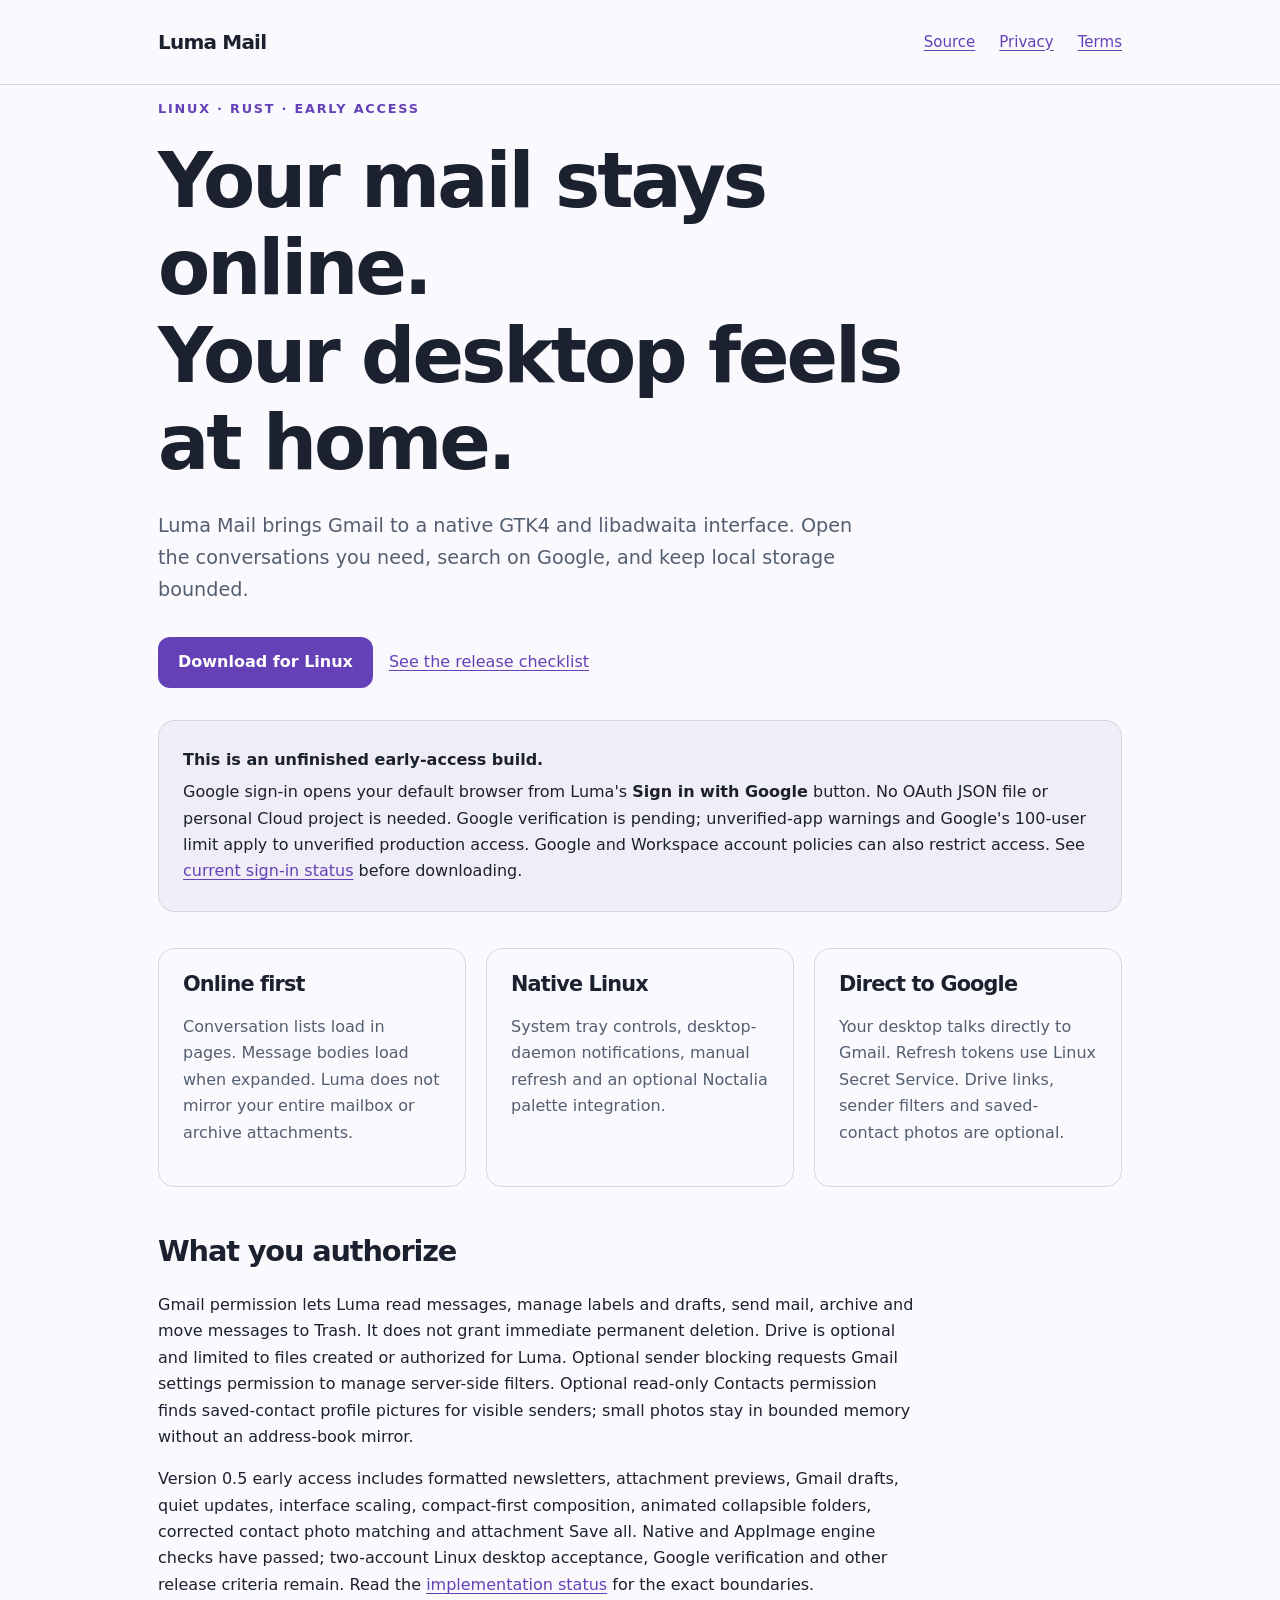
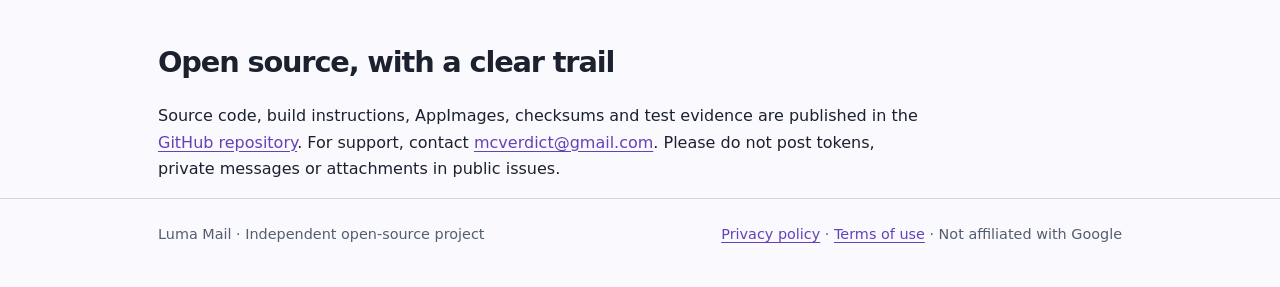
==== docs/index.html @ ec977c6d "Record verified 0.5 release, bounded storage audit and remaining 1.0 gates" ====
<!doctype html>
<html lang="en">
<head>
  <meta charset="utf-8">
  <meta name="viewport" content="width=device-width, initial-scale=1">
  <meta name="google-site-verification" content="LrteqMQL5-pUbWlnO9Q1eAq6HUv6MyfnO4DhHFIdm9g">
  <meta name="description" content="Luma Mail is an open-source, online-first Gmail client for Linux, built with Rust, GTK4 and libadwaita.">
  <title>Luma Mail — Gmail on your Linux desktop</title>
  <link rel="stylesheet" href="site.css">
</head>
<body>
  <header><nav class="wrap" aria-label="Main navigation"><a class="brand" href="./">Luma Mail</a><div class="navlinks"><a href="https://github.com/SleepyZzed/luma-mail">Source</a><a href="privacy.html">Privacy</a><a href="terms.html">Terms</a></div></nav></header>
  <main class="wrap">
    <p class="eyebrow">Linux · Rust · Early access</p>
    <h1>Your mail stays online.<br>Your desktop feels at home.</h1>
    <p class="lead">Luma Mail brings Gmail to a native GTK4 and libadwaita interface. Open the conversations you need, search on Google, and keep local storage bounded.</p>
    <div class="actions"><a class="button" href="https://github.com/SleepyZzed/luma-mail/releases/tag/v0.5.0-dev.2">Download for Linux</a><a href="https://github.com/SleepyZzed/luma-mail/blob/main/RELEASE-CHECKLIST.md">See the release checklist</a></div>
    <aside class="note" aria-label="Early access status"><p><strong>This is an unfinished early-access build.</strong></p><p>Google sign-in opens your default browser from Luma's <strong>Sign in with Google</strong> button. No OAuth JSON file or personal Cloud project is needed. Google verification is pending; unverified-app warnings and Google's 100-user limit apply to unverified production access. Google and Workspace account policies can also restrict access. See <a href="https://github.com/SleepyZzed/luma-mail/blob/main/docs/oauth.md">current sign-in status</a> before downloading.</p></aside>
    <section class="grid" aria-label="Design priorities">
      <article><h2 style="margin-top:0;font-size:1.3rem">Online first</h2><p>Conversation lists load in pages. Message bodies load when expanded. Luma does not mirror your entire mailbox or archive attachments.</p></article>
      <article><h2 style="margin-top:0;font-size:1.3rem">Native Linux</h2><p>System tray controls, desktop-daemon notifications, manual refresh and an optional Noctalia palette integration.</p></article>
      <article><h2 style="margin-top:0;font-size:1.3rem">Direct to Google</h2><p>Your desktop talks directly to Gmail. Refresh tokens use Linux Secret Service. Drive links, sender filters and saved-contact photos are optional.</p></article>
    </section>
    <section class="prose"><h2>What you authorize</h2><p>Gmail permission lets Luma read messages, manage labels and drafts, send mail, archive and move messages to Trash. It does not grant immediate permanent deletion. Drive is optional and limited to files created or authorized for Luma. Optional sender blocking requests Gmail settings permission to manage server-side filters. Optional read-only Contacts permission finds saved-contact profile pictures for visible senders; small photos stay in bounded memory without an address-book mirror.</p><p>Version 0.5 early access includes formatted newsletters, attachment previews, Gmail drafts, quiet updates, interface scaling, compact-first composition, animated collapsible folders, corrected contact photo matching and attachment Save all. Native and AppImage engine checks have passed; two-account Linux desktop acceptance, Google verification and other release criteria remain. Read the <a href="https://github.com/SleepyZzed/luma-mail/blob/main/STATUS.md">implementation status</a> for the exact boundaries.</p><h2>Open source, with a clear trail</h2><p>Source code, build instructions, AppImages, checksums and test evidence are published in the <a href="https://github.com/SleepyZzed/luma-mail">GitHub repository</a>. For support, contact <a href="mailto:mcverdict@gmail.com">mcverdict@gmail.com</a>. Please do not post tokens, private messages or attachments in public issues.</p></section>
  </main>
  <footer><div class="wrap"><span>Luma Mail · Independent open-source project</span><span><a href="privacy.html">Privacy policy</a> · <a href="terms.html">Terms of use</a> · Not affiliated with Google</span></div></footer>
</body>
</html>
---- docs/site.css ----
:root { color-scheme: dark light; font-family: system-ui, sans-serif; --bg: #101318; --surface: #191e27; --ink: #edf1f7; --muted: #b4bfce; --accent: #b9a6ff; --line: #343c4b; }
* { box-sizing: border-box; }
body { margin: 0; background: var(--bg); color: var(--ink); line-height: 1.65; }
a { color: var(--accent); text-underline-offset: .2em; }
a:hover { text-decoration-thickness: .15em; }
a:focus-visible { outline: 3px solid var(--accent); outline-offset: 5px; }
.wrap { max-width: 1020px; margin: auto; padding: 0 28px; }
header { border-bottom: 1px solid var(--line); }
nav { min-height: 84px; display: flex; align-items: center; justify-content: space-between; gap: 24px; flex-wrap: wrap; padding-block: 16px; }
.brand { color: var(--ink); font-weight: 750; text-decoration: none; font-size: 1.25rem; letter-spacing: -.04em; }
.navlinks { display: flex; flex-wrap: wrap; gap: 24px; font-size: .94rem; }
main { padding-block: 64px 80px; }
.eyebrow { color: var(--accent); font-size: .8rem; font-weight: 750; text-transform: uppercase; letter-spacing: .14em; }
h1, h2, h3 { line-height: 1.15; letter-spacing: -.04em; }
h1 { font-size: clamp(2.5rem, 6vw, 4.75rem); max-width: 800px; margin: 18px 0 24px; }
h2 { font-size: 1.8rem; margin-top: 48px; }
h3 { font-size: 1.2rem; margin-top: 0; }
.lead { font-size: 1.2rem; max-width: 700px; color: var(--muted); }
.actions { display: flex; gap: 16px; flex-wrap: wrap; align-items: center; margin: 32px 0; }
.button { background: var(--accent); color: #20163b; padding: 12px 20px; border-radius: 12px; font-weight: 750; text-decoration: none; }
.note { border: 1px solid var(--line); background: var(--surface); border-radius: 16px; padding: 20px 24px; margin-top: 32px; }
.note p { margin-block: 6px; }
.grid { display: grid; grid-template-columns: repeat(3, 1fr); gap: 20px; margin-top: 36px; }
.grid article { padding: 24px; border: 1px solid var(--line); border-radius: 16px; }
.grid p, .muted { color: var(--muted); }
.prose { max-width: 760px; }
.prose h1 { font-size: 3rem; }
footer { border-top: 1px solid var(--line); padding-block: 24px 40px; font-size: .9rem; color: var(--muted); }
footer .wrap { display: flex; justify-content: space-between; gap: 16px; flex-wrap: wrap; }
@media (max-width: 720px) { .grid { grid-template-columns: 1fr; } main { padding-top: 40px; } .wrap { padding-inline: 20px; } }
@media (prefers-color-scheme: light) { :root { --bg: #faf9fd; --surface: #efedf5; --ink: #1c2130; --muted: #535e70; --accent: #6541b7; --line: #d6d5e1; } .button { color: #fff; } }
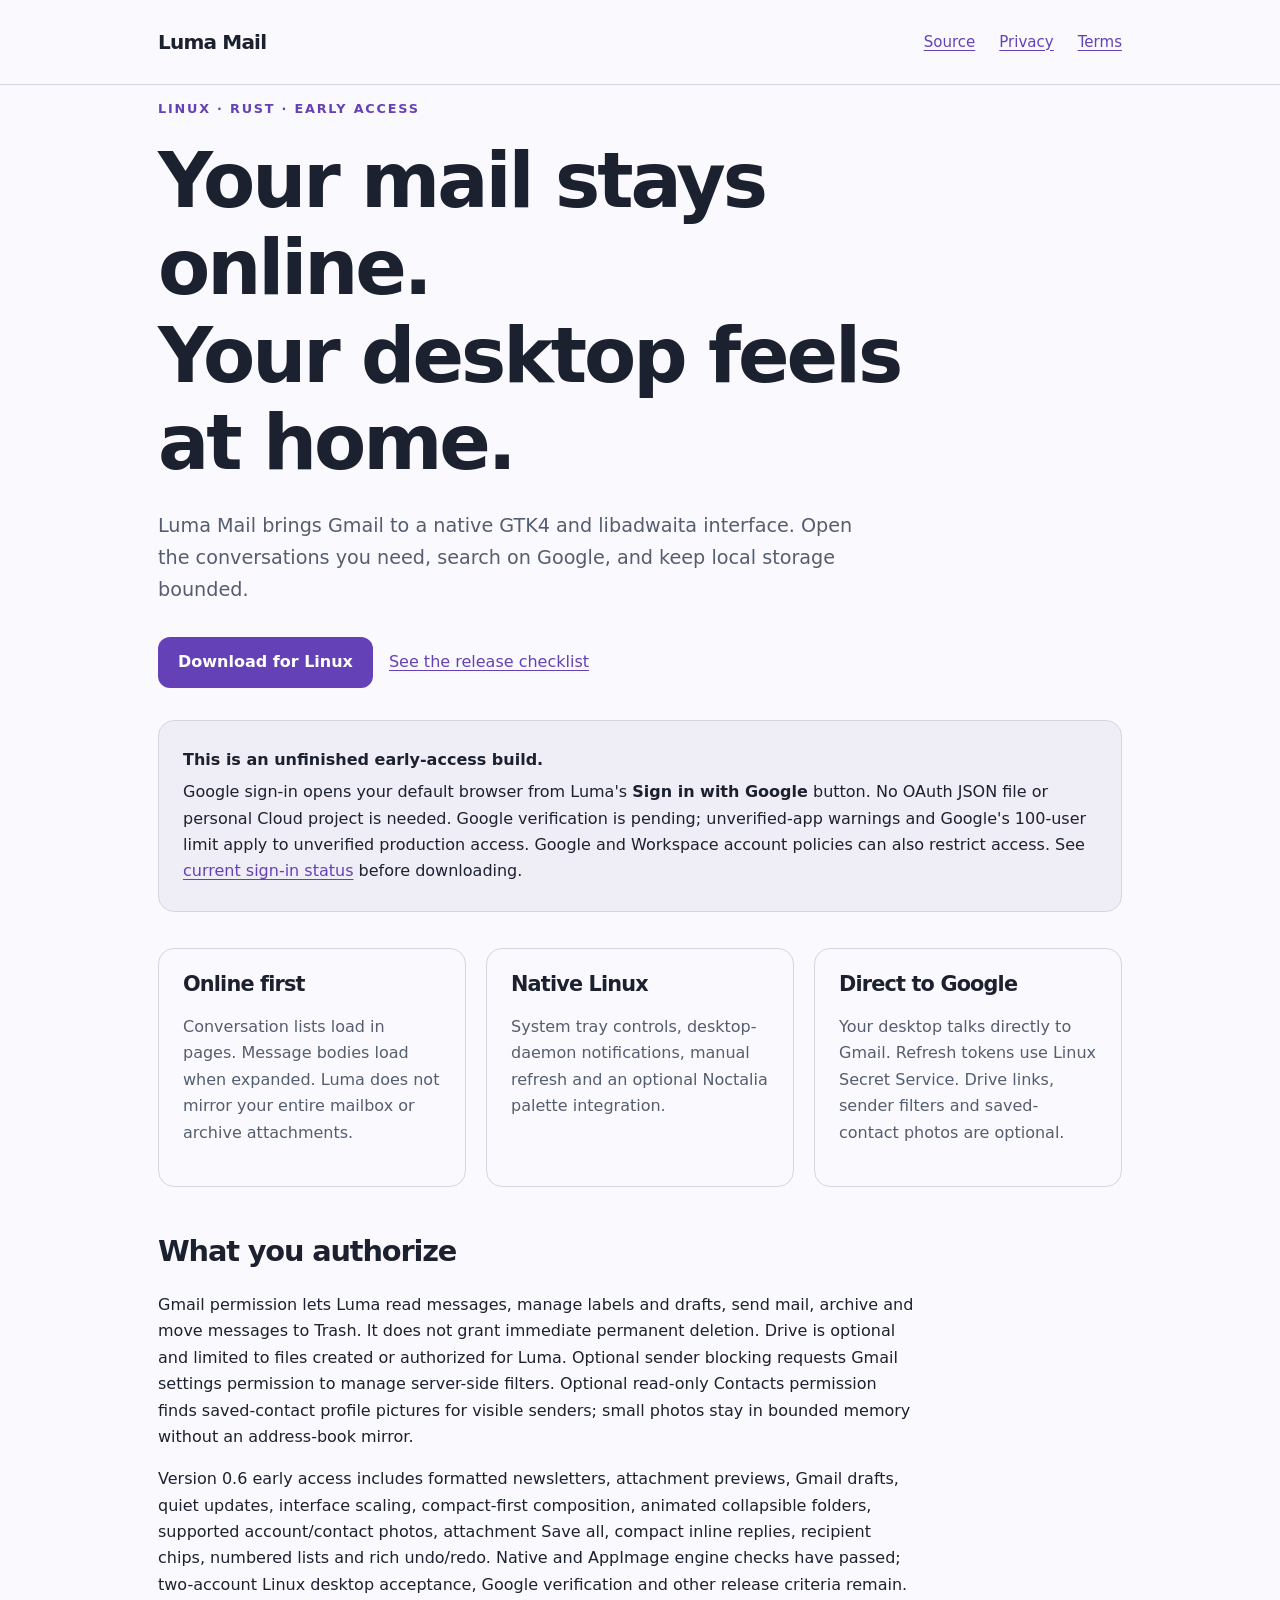
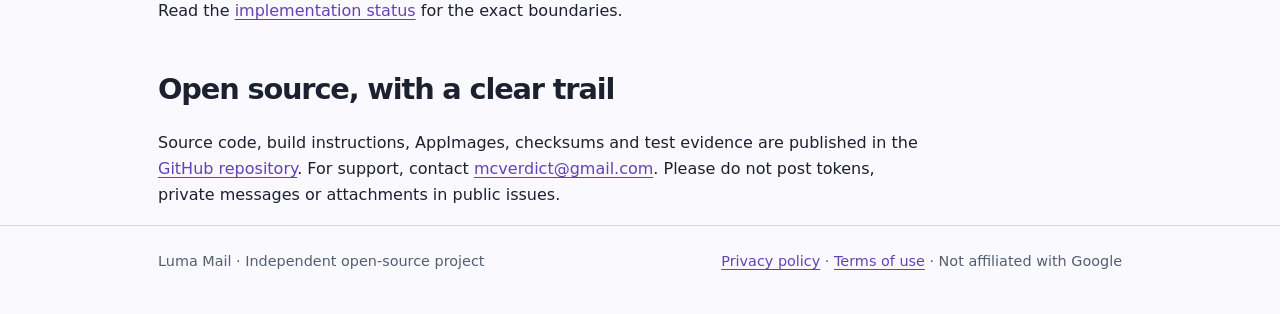
==== commit d730e785: "Prepare 0.6: compact inline replies, reliable drafts and rich editing" ====
--- a/docs/index.html
+++ b/docs/index.html
@@ -21,7 +21,7 @@
       <article><h2 style="margin-top:0;font-size:1.3rem">Native Linux</h2><p>System tray controls, desktop-daemon notifications, manual refresh and an optional Noctalia palette integration.</p></article>
       <article><h2 style="margin-top:0;font-size:1.3rem">Direct to Google</h2><p>Your desktop talks directly to Gmail. Refresh tokens use Linux Secret Service. Drive links, sender filters and saved-contact photos are optional.</p></article>
     </section>
-    <section class="prose"><h2>What you authorize</h2><p>Gmail permission lets Luma read messages, manage labels and drafts, send mail, archive and move messages to Trash. It does not grant immediate permanent deletion. Drive is optional and limited to files created or authorized for Luma. Optional sender blocking requests Gmail settings permission to manage server-side filters. Optional read-only Contacts permission finds saved-contact profile pictures for visible senders; small photos stay in bounded memory without an address-book mirror.</p><p>Version 0.5 early access includes formatted newsletters, attachment previews, Gmail drafts, quiet updates, interface scaling, compact-first composition, animated collapsible folders, corrected contact photo matching and attachment Save all. Native and AppImage engine checks have passed; two-account Linux desktop acceptance, Google verification and other release criteria remain. Read the <a href="https://github.com/SleepyZzed/luma-mail/blob/main/STATUS.md">implementation status</a> for the exact boundaries.</p><h2>Open source, with a clear trail</h2><p>Source code, build instructions, AppImages, checksums and test evidence are published in the <a href="https://github.com/SleepyZzed/luma-mail">GitHub repository</a>. For support, contact <a href="mailto:mcverdict@gmail.com">mcverdict@gmail.com</a>. Please do not post tokens, private messages or attachments in public issues.</p></section>
+    <section class="prose"><h2>What you authorize</h2><p>Gmail permission lets Luma read messages, manage labels and drafts, send mail, archive and move messages to Trash. It does not grant immediate permanent deletion. Drive is optional and limited to files created or authorized for Luma. Optional sender blocking requests Gmail settings permission to manage server-side filters. Optional read-only Contacts permission finds saved-contact profile pictures for visible senders; small photos stay in bounded memory without an address-book mirror.</p><p>Version 0.6 early access includes formatted newsletters, attachment previews, Gmail drafts, quiet updates, interface scaling, compact-first composition, animated collapsible folders, supported account/contact photos, attachment Save all, compact inline replies, recipient chips, numbered lists and rich undo/redo. Native and AppImage engine checks have passed; two-account Linux desktop acceptance, Google verification and other release criteria remain. Read the <a href="https://github.com/SleepyZzed/luma-mail/blob/main/STATUS.md">implementation status</a> for the exact boundaries.</p><h2>Open source, with a clear trail</h2><p>Source code, build instructions, AppImages, checksums and test evidence are published in the <a href="https://github.com/SleepyZzed/luma-mail">GitHub repository</a>. For support, contact <a href="mailto:mcverdict@gmail.com">mcverdict@gmail.com</a>. Please do not post tokens, private messages or attachments in public issues.</p></section>
   </main>
   <footer><div class="wrap"><span>Luma Mail · Independent open-source project</span><span><a href="privacy.html">Privacy policy</a> · <a href="terms.html">Terms of use</a> · Not affiliated with Google</span></div></footer>
 </body>
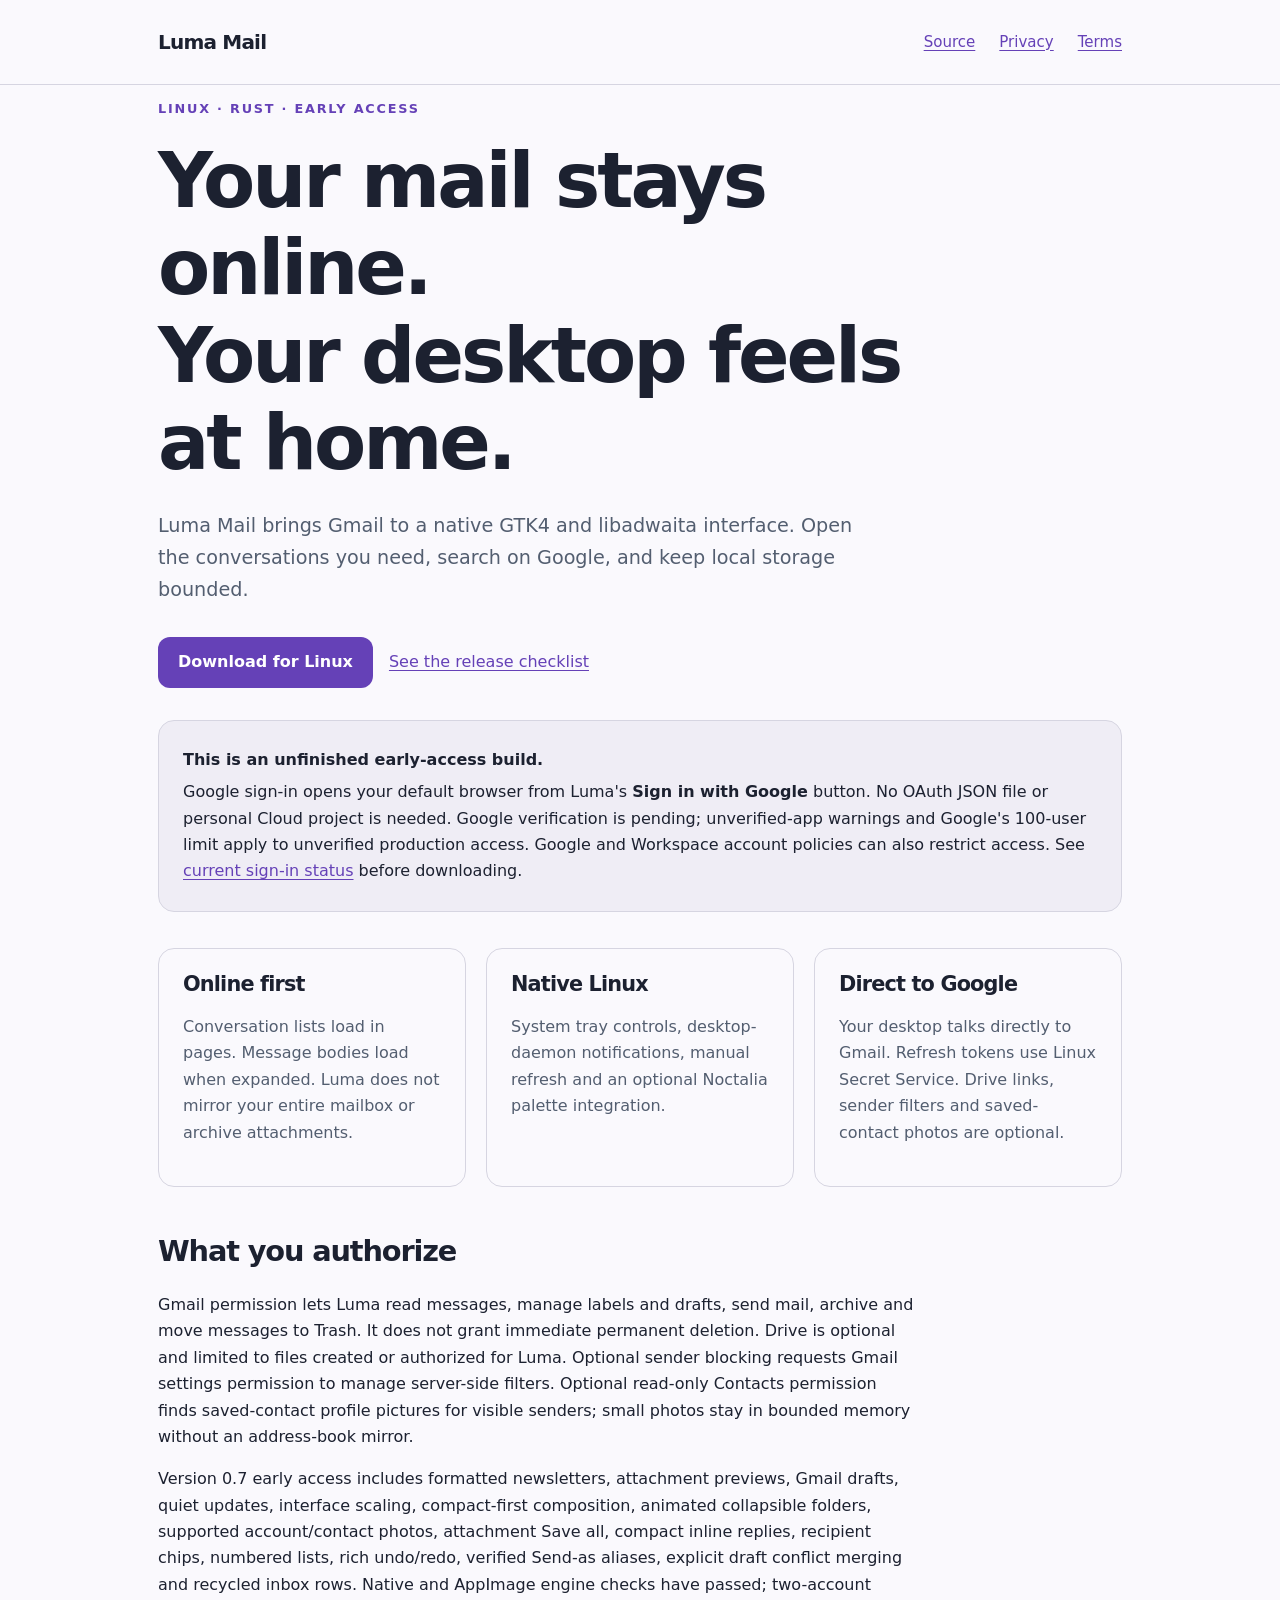
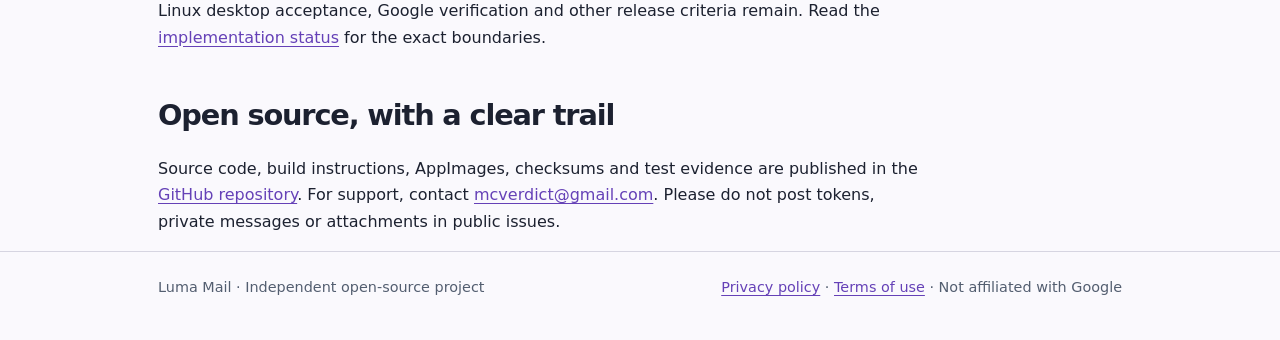
==== commit b02ae845: "Record verified 0.7 release, full resource results and Cairo comparison [skip ci]" ====
--- a/docs/index.html
+++ b/docs/index.html
@@ -14,14 +14,14 @@
     <p class="eyebrow">Linux · Rust · Early access</p>
     <h1>Your mail stays online.<br>Your desktop feels at home.</h1>
     <p class="lead">Luma Mail brings Gmail to a native GTK4 and libadwaita interface. Open the conversations you need, search on Google, and keep local storage bounded.</p>
-    <div class="actions"><a class="button" href="https://github.com/SleepyZzed/luma-mail/releases/tag/v0.5.0-dev.2">Download for Linux</a><a href="https://github.com/SleepyZzed/luma-mail/blob/main/RELEASE-CHECKLIST.md">See the release checklist</a></div>
+    <div class="actions"><a class="button" href="https://github.com/SleepyZzed/luma-mail/releases/tag/v0.7.0-dev.1">Download for Linux</a><a href="https://github.com/SleepyZzed/luma-mail/blob/main/RELEASE-CHECKLIST.md">See the release checklist</a></div>
     <aside class="note" aria-label="Early access status"><p><strong>This is an unfinished early-access build.</strong></p><p>Google sign-in opens your default browser from Luma's <strong>Sign in with Google</strong> button. No OAuth JSON file or personal Cloud project is needed. Google verification is pending; unverified-app warnings and Google's 100-user limit apply to unverified production access. Google and Workspace account policies can also restrict access. See <a href="https://github.com/SleepyZzed/luma-mail/blob/main/docs/oauth.md">current sign-in status</a> before downloading.</p></aside>
     <section class="grid" aria-label="Design priorities">
       <article><h2 style="margin-top:0;font-size:1.3rem">Online first</h2><p>Conversation lists load in pages. Message bodies load when expanded. Luma does not mirror your entire mailbox or archive attachments.</p></article>
       <article><h2 style="margin-top:0;font-size:1.3rem">Native Linux</h2><p>System tray controls, desktop-daemon notifications, manual refresh and an optional Noctalia palette integration.</p></article>
       <article><h2 style="margin-top:0;font-size:1.3rem">Direct to Google</h2><p>Your desktop talks directly to Gmail. Refresh tokens use Linux Secret Service. Drive links, sender filters and saved-contact photos are optional.</p></article>
     </section>
-    <section class="prose"><h2>What you authorize</h2><p>Gmail permission lets Luma read messages, manage labels and drafts, send mail, archive and move messages to Trash. It does not grant immediate permanent deletion. Drive is optional and limited to files created or authorized for Luma. Optional sender blocking requests Gmail settings permission to manage server-side filters. Optional read-only Contacts permission finds saved-contact profile pictures for visible senders; small photos stay in bounded memory without an address-book mirror.</p><p>Version 0.6 early access includes formatted newsletters, attachment previews, Gmail drafts, quiet updates, interface scaling, compact-first composition, animated collapsible folders, supported account/contact photos, attachment Save all, compact inline replies, recipient chips, numbered lists and rich undo/redo. Native and AppImage engine checks have passed; two-account Linux desktop acceptance, Google verification and other release criteria remain. Read the <a href="https://github.com/SleepyZzed/luma-mail/blob/main/STATUS.md">implementation status</a> for the exact boundaries.</p><h2>Open source, with a clear trail</h2><p>Source code, build instructions, AppImages, checksums and test evidence are published in the <a href="https://github.com/SleepyZzed/luma-mail">GitHub repository</a>. For support, contact <a href="mailto:mcverdict@gmail.com">mcverdict@gmail.com</a>. Please do not post tokens, private messages or attachments in public issues.</p></section>
+    <section class="prose"><h2>What you authorize</h2><p>Gmail permission lets Luma read messages, manage labels and drafts, send mail, archive and move messages to Trash. It does not grant immediate permanent deletion. Drive is optional and limited to files created or authorized for Luma. Optional sender blocking requests Gmail settings permission to manage server-side filters. Optional read-only Contacts permission finds saved-contact profile pictures for visible senders; small photos stay in bounded memory without an address-book mirror.</p><p>Version 0.7 early access includes formatted newsletters, attachment previews, Gmail drafts, quiet updates, interface scaling, compact-first composition, animated collapsible folders, supported account/contact photos, attachment Save all, compact inline replies, recipient chips, numbered lists, rich undo/redo, verified Send-as aliases, explicit draft conflict merging and recycled inbox rows. Native and AppImage engine checks have passed; two-account Linux desktop acceptance, Google verification and other release criteria remain. Read the <a href="https://github.com/SleepyZzed/luma-mail/blob/main/STATUS.md">implementation status</a> for the exact boundaries.</p><h2>Open source, with a clear trail</h2><p>Source code, build instructions, AppImages, checksums and test evidence are published in the <a href="https://github.com/SleepyZzed/luma-mail">GitHub repository</a>. For support, contact <a href="mailto:mcverdict@gmail.com">mcverdict@gmail.com</a>. Please do not post tokens, private messages or attachments in public issues.</p></section>
   </main>
   <footer><div class="wrap"><span>Luma Mail · Independent open-source project</span><span><a href="privacy.html">Privacy policy</a> · <a href="terms.html">Terms of use</a> · Not affiliated with Google</span></div></footer>
 </body>
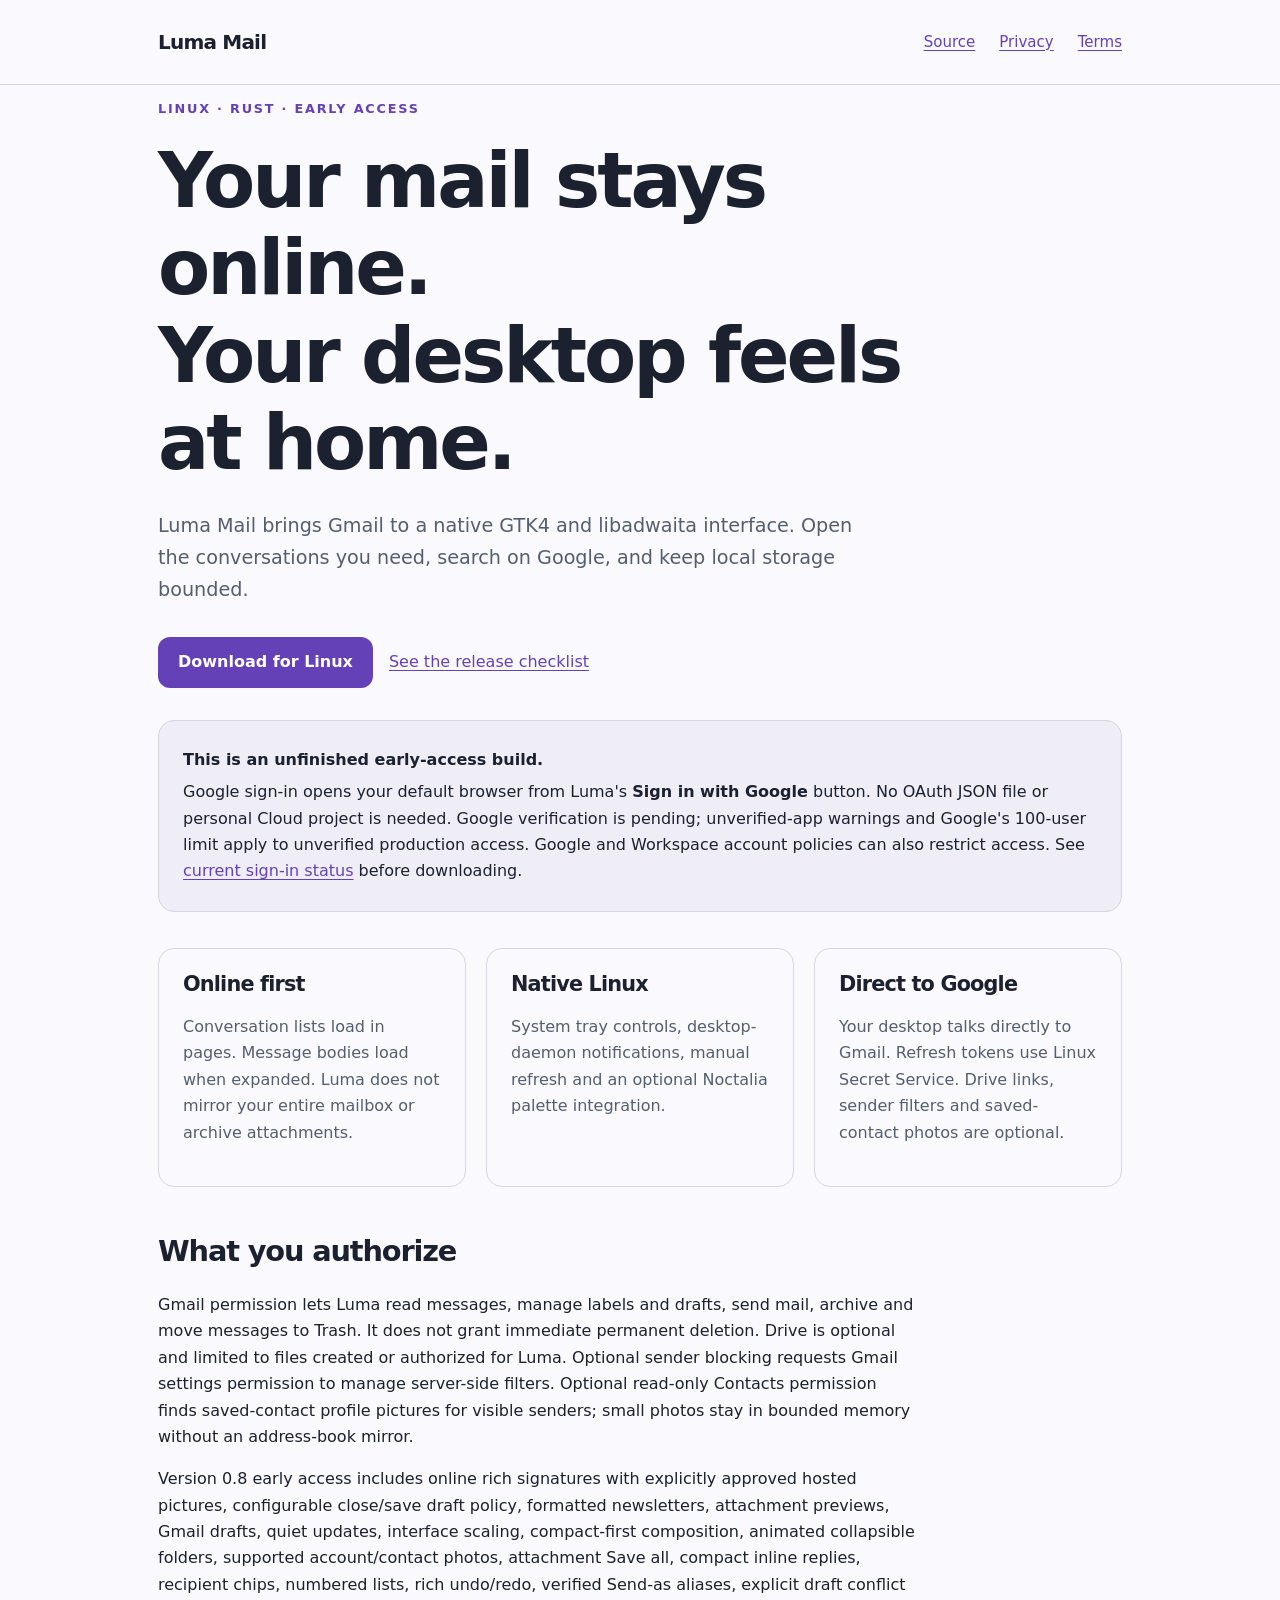
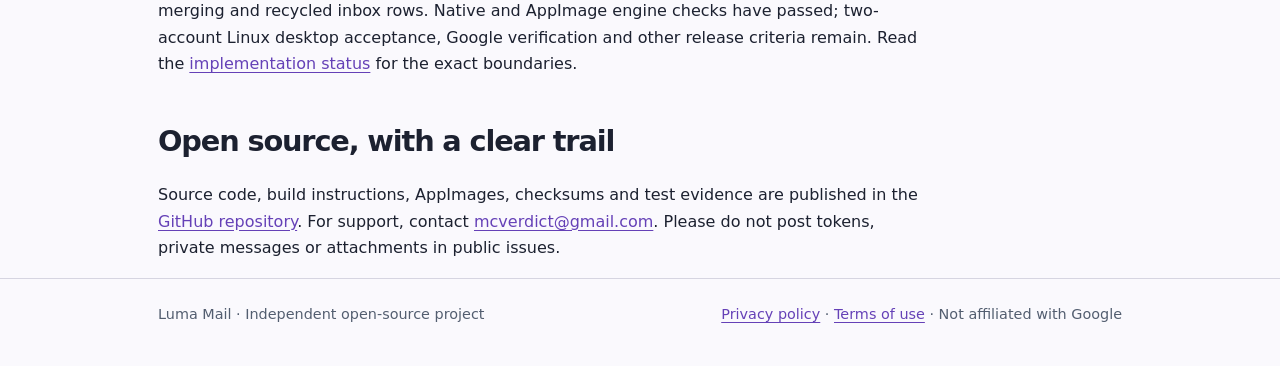
==== commit a8a5706e: "Retain the isolated signature editor world and prepare 0.8 validation" ====
--- a/docs/index.html
+++ b/docs/index.html
@@ -14,14 +14,14 @@
     <p class="eyebrow">Linux · Rust · Early access</p>
     <h1>Your mail stays online.<br>Your desktop feels at home.</h1>
     <p class="lead">Luma Mail brings Gmail to a native GTK4 and libadwaita interface. Open the conversations you need, search on Google, and keep local storage bounded.</p>
-    <div class="actions"><a class="button" href="https://github.com/SleepyZzed/luma-mail/releases/tag/v0.7.0-dev.1">Download for Linux</a><a href="https://github.com/SleepyZzed/luma-mail/blob/main/RELEASE-CHECKLIST.md">See the release checklist</a></div>
+    <div class="actions"><a class="button" href="https://github.com/SleepyZzed/luma-mail/releases/tag/v0.8.0-dev.1">Download for Linux</a><a href="https://github.com/SleepyZzed/luma-mail/blob/main/RELEASE-CHECKLIST.md">See the release checklist</a></div>
     <aside class="note" aria-label="Early access status"><p><strong>This is an unfinished early-access build.</strong></p><p>Google sign-in opens your default browser from Luma's <strong>Sign in with Google</strong> button. No OAuth JSON file or personal Cloud project is needed. Google verification is pending; unverified-app warnings and Google's 100-user limit apply to unverified production access. Google and Workspace account policies can also restrict access. See <a href="https://github.com/SleepyZzed/luma-mail/blob/main/docs/oauth.md">current sign-in status</a> before downloading.</p></aside>
     <section class="grid" aria-label="Design priorities">
       <article><h2 style="margin-top:0;font-size:1.3rem">Online first</h2><p>Conversation lists load in pages. Message bodies load when expanded. Luma does not mirror your entire mailbox or archive attachments.</p></article>
       <article><h2 style="margin-top:0;font-size:1.3rem">Native Linux</h2><p>System tray controls, desktop-daemon notifications, manual refresh and an optional Noctalia palette integration.</p></article>
       <article><h2 style="margin-top:0;font-size:1.3rem">Direct to Google</h2><p>Your desktop talks directly to Gmail. Refresh tokens use Linux Secret Service. Drive links, sender filters and saved-contact photos are optional.</p></article>
     </section>
-    <section class="prose"><h2>What you authorize</h2><p>Gmail permission lets Luma read messages, manage labels and drafts, send mail, archive and move messages to Trash. It does not grant immediate permanent deletion. Drive is optional and limited to files created or authorized for Luma. Optional sender blocking requests Gmail settings permission to manage server-side filters. Optional read-only Contacts permission finds saved-contact profile pictures for visible senders; small photos stay in bounded memory without an address-book mirror.</p><p>Version 0.7 early access includes formatted newsletters, attachment previews, Gmail drafts, quiet updates, interface scaling, compact-first composition, animated collapsible folders, supported account/contact photos, attachment Save all, compact inline replies, recipient chips, numbered lists, rich undo/redo, verified Send-as aliases, explicit draft conflict merging and recycled inbox rows. Native and AppImage engine checks have passed; two-account Linux desktop acceptance, Google verification and other release criteria remain. Read the <a href="https://github.com/SleepyZzed/luma-mail/blob/main/STATUS.md">implementation status</a> for the exact boundaries.</p><h2>Open source, with a clear trail</h2><p>Source code, build instructions, AppImages, checksums and test evidence are published in the <a href="https://github.com/SleepyZzed/luma-mail">GitHub repository</a>. For support, contact <a href="mailto:mcverdict@gmail.com">mcverdict@gmail.com</a>. Please do not post tokens, private messages or attachments in public issues.</p></section>
+    <section class="prose"><h2>What you authorize</h2><p>Gmail permission lets Luma read messages, manage labels and drafts, send mail, archive and move messages to Trash. It does not grant immediate permanent deletion. Drive is optional and limited to files created or authorized for Luma. Optional sender blocking requests Gmail settings permission to manage server-side filters. Optional read-only Contacts permission finds saved-contact profile pictures for visible senders; small photos stay in bounded memory without an address-book mirror.</p><p>Version 0.8 early access includes online rich signatures with explicitly approved hosted pictures, configurable close/save draft policy, formatted newsletters, attachment previews, Gmail drafts, quiet updates, interface scaling, compact-first composition, animated collapsible folders, supported account/contact photos, attachment Save all, compact inline replies, recipient chips, numbered lists, rich undo/redo, verified Send-as aliases, explicit draft conflict merging and recycled inbox rows. Native and AppImage engine checks have passed; two-account Linux desktop acceptance, Google verification and other release criteria remain. Read the <a href="https://github.com/SleepyZzed/luma-mail/blob/main/STATUS.md">implementation status</a> for the exact boundaries.</p><h2>Open source, with a clear trail</h2><p>Source code, build instructions, AppImages, checksums and test evidence are published in the <a href="https://github.com/SleepyZzed/luma-mail">GitHub repository</a>. For support, contact <a href="mailto:mcverdict@gmail.com">mcverdict@gmail.com</a>. Please do not post tokens, private messages or attachments in public issues.</p></section>
   </main>
   <footer><div class="wrap"><span>Luma Mail · Independent open-source project</span><span><a href="privacy.html">Privacy policy</a> · <a href="terms.html">Terms of use</a> · Not affiliated with Google</span></div></footer>
 </body>
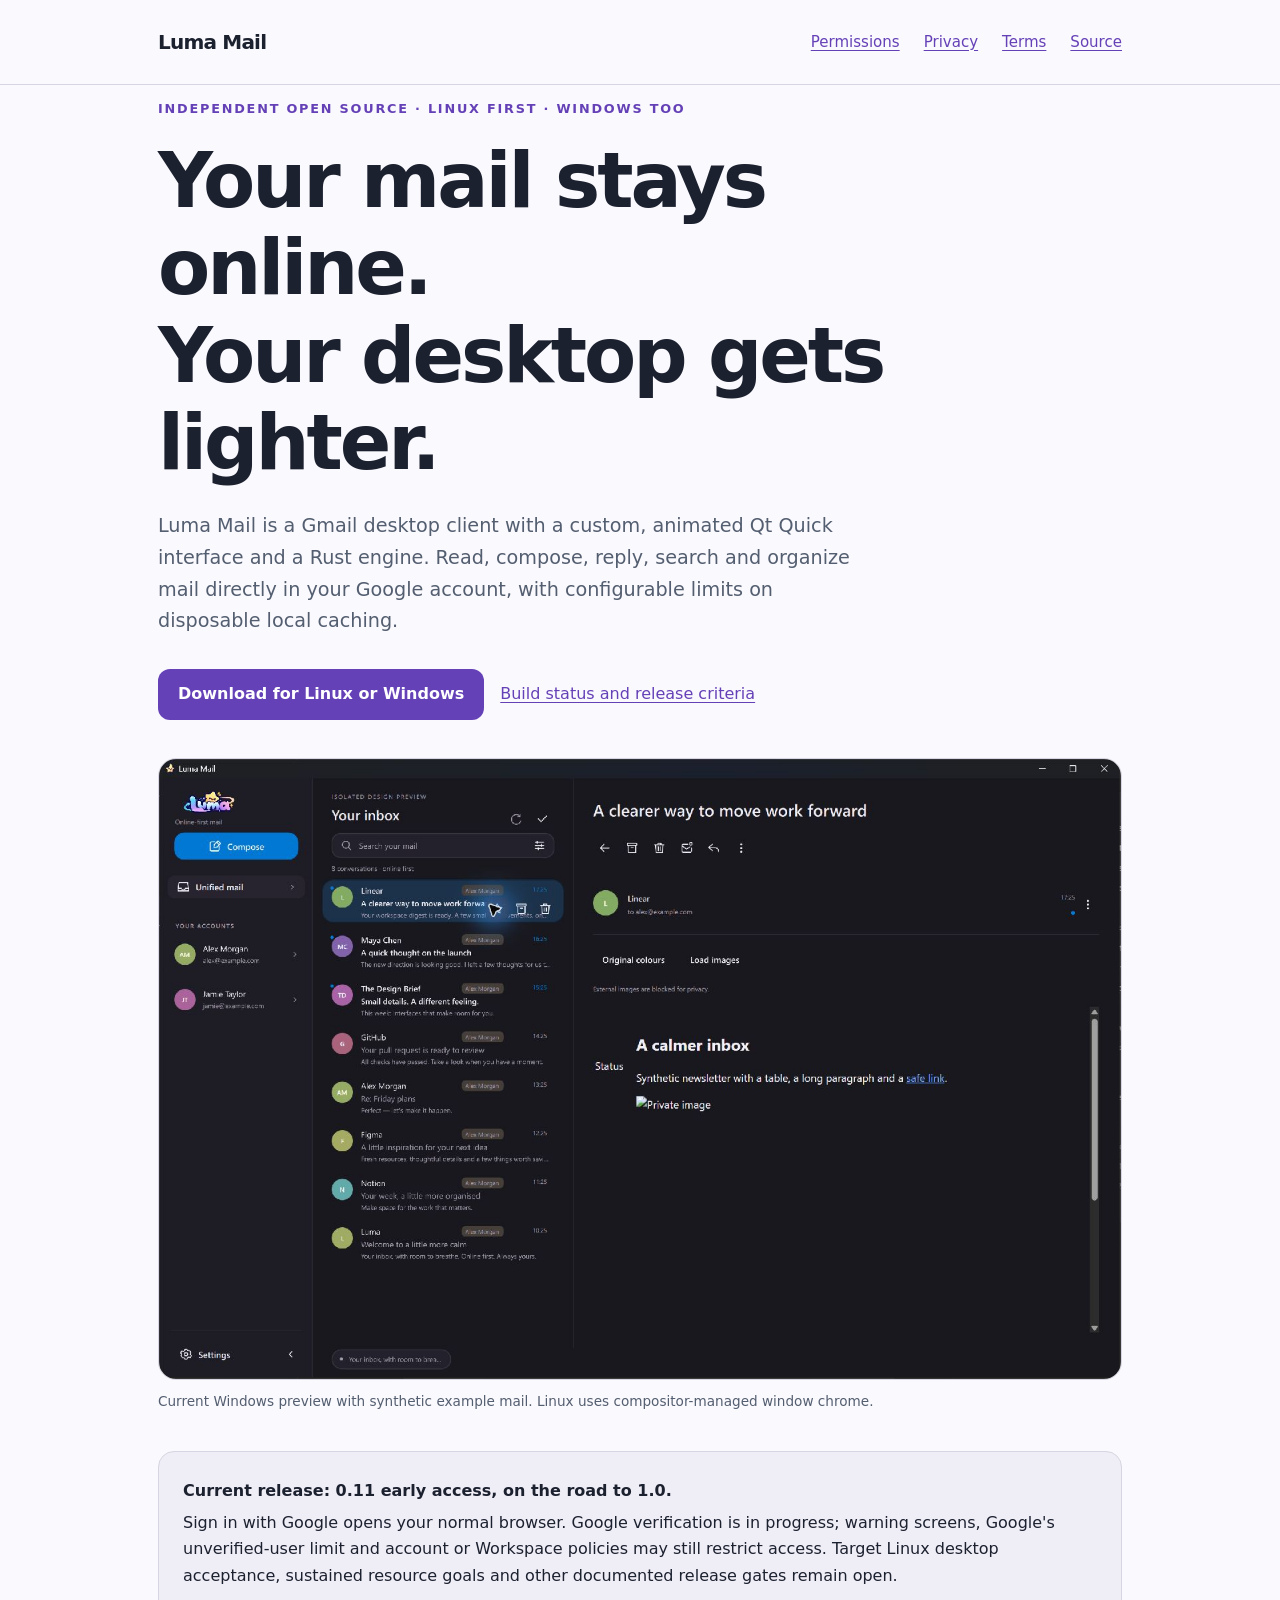
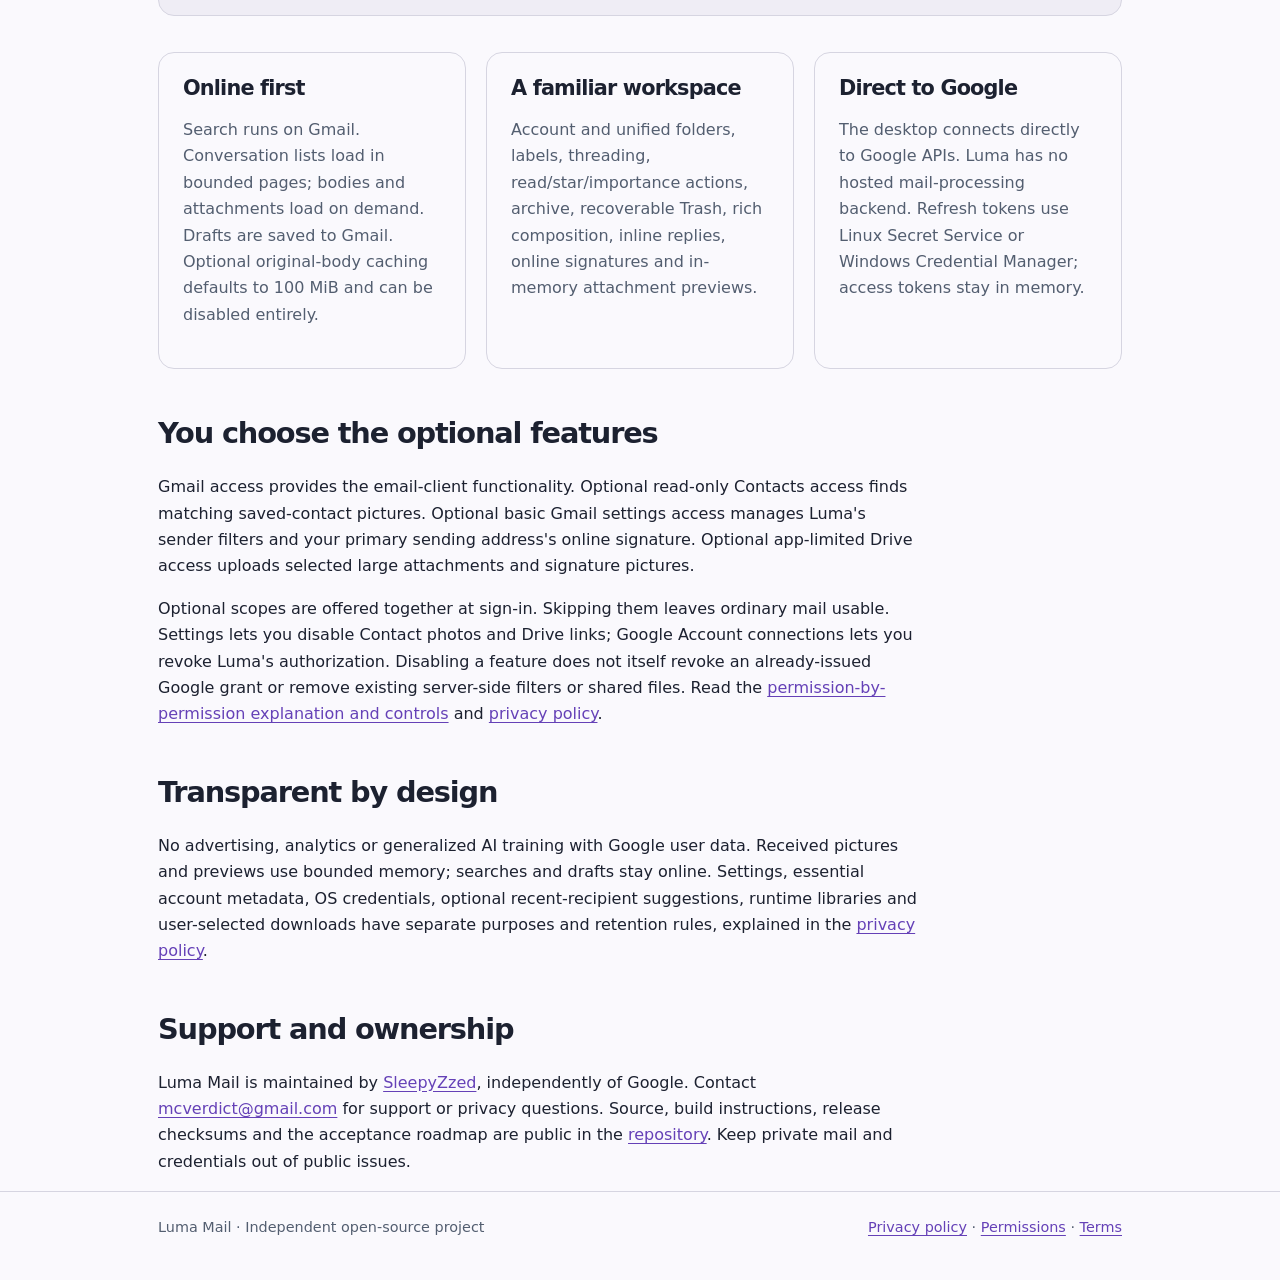
==== commit 7688daa6: "Publish current Luma website, permission explanations and verifiable custom domain" ====
--- a/docs/index.html
+++ b/docs/index.html
@@ -1,28 +1,27 @@
 <!doctype html>
 <html lang="en">
 <head>
-  <meta charset="utf-8">
-  <meta name="viewport" content="width=device-width, initial-scale=1">
-  <meta name="google-site-verification" content="LrteqMQL5-pUbWlnO9Q1eAq6HUv6MyfnO4DhHFIdm9g">
-  <meta name="description" content="Luma Mail is an open-source, online-first Gmail client for Linux, built with Rust, GTK4 and libadwaita.">
-  <title>Luma Mail — Gmail on your Linux desktop</title>
-  <link rel="stylesheet" href="site.css">
+<meta charset="utf-8"><meta name="viewport" content="width=device-width, initial-scale=1">
+<meta name="google-site-verification" content="LrteqMQL5-pUbWlnO9Q1eAq6HUv6MyfnO4DhHFIdm9g">
+<meta name="description" content="Luma Mail is an independent, open-source, online-first Gmail desktop client for Linux and Windows. Mail stays in Gmail with optional, bounded caching.">
+<title>Luma Mail — Your mail, a lighter desktop</title><link rel="stylesheet" href="site.css">
 </head>
 <body>
-  <header><nav class="wrap" aria-label="Main navigation"><a class="brand" href="./">Luma Mail</a><div class="navlinks"><a href="https://github.com/SleepyZzed/luma-mail">Source</a><a href="privacy.html">Privacy</a><a href="terms.html">Terms</a></div></nav></header>
-  <main class="wrap">
-    <p class="eyebrow">Linux · Rust · Early access</p>
-    <h1>Your mail stays online.<br>Your desktop feels at home.</h1>
-    <p class="lead">Luma Mail brings Gmail to a native GTK4 and libadwaita interface. Open the conversations you need, search on Google, and keep local storage bounded.</p>
-    <div class="actions"><a class="button" href="https://github.com/SleepyZzed/luma-mail/releases/tag/v0.8.0-dev.1">Download for Linux</a><a href="https://github.com/SleepyZzed/luma-mail/blob/main/RELEASE-CHECKLIST.md">See the release checklist</a></div>
-    <aside class="note" aria-label="Early access status"><p><strong>This is an unfinished early-access build.</strong></p><p>Google sign-in opens your default browser from Luma's <strong>Sign in with Google</strong> button. No OAuth JSON file or personal Cloud project is needed. Google verification is pending; unverified-app warnings and Google's 100-user limit apply to unverified production access. Google and Workspace account policies can also restrict access. See <a href="https://github.com/SleepyZzed/luma-mail/blob/main/docs/oauth.md">current sign-in status</a> before downloading.</p></aside>
-    <section class="grid" aria-label="Design priorities">
-      <article><h2 style="margin-top:0;font-size:1.3rem">Online first</h2><p>Conversation lists load in pages. Message bodies load when expanded. Luma does not mirror your entire mailbox or archive attachments.</p></article>
-      <article><h2 style="margin-top:0;font-size:1.3rem">Native Linux</h2><p>System tray controls, desktop-daemon notifications, manual refresh and an optional Noctalia palette integration.</p></article>
-      <article><h2 style="margin-top:0;font-size:1.3rem">Direct to Google</h2><p>Your desktop talks directly to Gmail. Refresh tokens use Linux Secret Service. Drive links, sender filters and saved-contact photos are optional.</p></article>
-    </section>
-    <section class="prose"><h2>What you authorize</h2><p>Gmail permission lets Luma read messages, manage labels and drafts, send mail, archive and move messages to Trash. It does not grant immediate permanent deletion. Drive is optional and limited to files created or authorized for Luma. Optional sender blocking requests Gmail settings permission to manage server-side filters. Optional read-only Contacts permission finds saved-contact profile pictures for visible senders; small photos stay in bounded memory without an address-book mirror.</p><p>Version 0.8 early access includes online rich signatures with explicitly approved hosted pictures, configurable close/save draft policy, formatted newsletters, attachment previews, Gmail drafts, quiet updates, interface scaling, compact-first composition, animated collapsible folders, supported account/contact photos, attachment Save all, compact inline replies, recipient chips, numbered lists, rich undo/redo, verified Send-as aliases, explicit draft conflict merging and recycled inbox rows. Native and AppImage engine checks have passed; two-account Linux desktop acceptance, Google verification and other release criteria remain. Read the <a href="https://github.com/SleepyZzed/luma-mail/blob/main/STATUS.md">implementation status</a> for the exact boundaries.</p><h2>Open source, with a clear trail</h2><p>Source code, build instructions, AppImages, checksums and test evidence are published in the <a href="https://github.com/SleepyZzed/luma-mail">GitHub repository</a>. For support, contact <a href="mailto:mcverdict@gmail.com">mcverdict@gmail.com</a>. Please do not post tokens, private messages or attachments in public issues.</p></section>
-  </main>
-  <footer><div class="wrap"><span>Luma Mail · Independent open-source project</span><span><a href="privacy.html">Privacy policy</a> · <a href="terms.html">Terms of use</a> · Not affiliated with Google</span></div></footer>
-</body>
-</html>
+<header><nav class="wrap" aria-label="Main navigation"><a class="brand" href="./">Luma Mail</a><div class="navlinks"><a href="permissions.html">Permissions</a><a href="privacy.html">Privacy</a><a href="terms.html">Terms</a><a href="https://github.com/SleepyZzed/luma-mail/tree/v0.11.0-dev.2">Source</a></div></nav></header>
+<main class="wrap">
+<p class="eyebrow">Independent open source · Linux first · Windows too</p>
+<h1>Your mail stays online.<br>Your desktop gets lighter.</h1>
+<p class="lead">Luma Mail is a Gmail desktop client with a custom, animated Qt Quick interface and a Rust engine. Read, compose, reply, search and organize mail directly in your Google account, with configurable limits on disposable local caching.</p>
+<div class="actions"><a class="button" href="https://github.com/SleepyZzed/luma-mail/releases/tag/v0.11.0-dev.2">Download for Linux or Windows</a><a href="https://github.com/SleepyZzed/luma-mail/blob/ui/fluid-morph/STATUS.md">Build status and release criteria</a></div>
+<figure class="desktop-preview"><img src="[data-uri]" alt="The Luma Mail desktop preview showing account navigation, conversation list and a themed reading pane with synthetic example mail." width="1444" height="930"><figcaption>Current Windows preview with synthetic example mail. Linux uses compositor-managed window chrome.</figcaption></figure>
+<aside class="note" aria-label="Early access status"><p><strong>Current release: 0.11 early access, on the road to 1.0.</strong></p><p>Sign in with Google opens your normal browser. Google verification is in progress; warning screens, Google's unverified-user limit and account or Workspace policies may still restrict access. Target Linux desktop acceptance, sustained resource goals and other documented release gates remain open.</p></aside>
+<section class="grid" aria-label="How Luma works">
+<article><h2>Online first</h2><p>Search runs on Gmail. Conversation lists load in bounded pages; bodies and attachments load on demand. Drafts are saved to Gmail. Optional original-body caching defaults to 100 MiB and can be disabled entirely.</p></article>
+<article><h2>A familiar workspace</h2><p>Account and unified folders, labels, threading, read/star/importance actions, archive, recoverable Trash, rich composition, inline replies, online signatures and in-memory attachment previews.</p></article>
+<article><h2>Direct to Google</h2><p>The desktop connects directly to Google APIs. Luma has no hosted mail-processing backend. Refresh tokens use Linux Secret Service or Windows Credential Manager; access tokens stay in memory.</p></article>
+</section>
+<section class="prose"><h2>You choose the optional features</h2><p>Gmail access provides the email-client functionality. Optional read-only Contacts access finds matching saved-contact pictures. Optional basic Gmail settings access manages Luma's sender filters and your primary sending address's online signature. Optional app-limited Drive access uploads selected large attachments and signature pictures.</p><p>Optional scopes are offered together at sign-in. Skipping them leaves ordinary mail usable. Settings lets you disable Contact photos and Drive links; Google Account connections lets you revoke Luma's authorization. Disabling a feature does not itself revoke an already-issued Google grant or remove existing server-side filters or shared files. Read the <a href="permissions.html">permission-by-permission explanation and controls</a> and <a href="privacy.html">privacy policy</a>.</p>
+<h2>Transparent by design</h2><p>No advertising, analytics or generalized AI training with Google user data. Received pictures and previews use bounded memory; searches and drafts stay online. Settings, essential account metadata, OS credentials, optional recent-recipient suggestions, runtime libraries and user-selected downloads have separate purposes and retention rules, explained in the <a href="privacy.html">privacy policy</a>.</p>
+<h2>Support and ownership</h2><p>Luma Mail is maintained by <a href="https://github.com/SleepyZzed">SleepyZzed</a>, independently of Google. Contact <a href="mailto:mcverdict@gmail.com">mcverdict@gmail.com</a> for support or privacy questions. Source, build instructions, release checksums and the acceptance roadmap are public in the <a href="https://github.com/SleepyZzed/luma-mail/tree/ui/fluid-morph">repository</a>. Keep private mail and credentials out of public issues.</p></section>
+</main><footer><div class="wrap"><span>Luma Mail · Independent open-source project</span><span><a href="privacy.html">Privacy policy</a> · <a href="permissions.html">Permissions</a> · <a href="terms.html">Terms</a></span></div></footer>
+</body></html>
--- a/docs/site.css
+++ b/docs/site.css
@@ -29,3 +29,11 @@
 footer .wrap { display: flex; justify-content: space-between; gap: 16px; flex-wrap: wrap; }
 @media (max-width: 720px) { .grid { grid-template-columns: 1fr; } main { padding-top: 40px; } .wrap { padding-inline: 20px; } }
 @media (prefers-color-scheme: light) { :root { --bg: #faf9fd; --surface: #efedf5; --ink: #1c2130; --muted: #535e70; --accent: #6541b7; --line: #d6d5e1; } .button { color: #fff; } }
+
+.desktop-preview { margin: 38px 0; }
+.desktop-preview img { display: block; width: 100%; height: auto; border: 1px solid var(--line); border-radius: 18px; }
+figcaption { color: var(--muted); font-size: .85rem; margin-top: 10px; }
+.grid h2 { margin: 0; font-size: 1.3rem; }
+.permission { padding-block: 24px; border-bottom: 1px solid var(--line); }
+.permission h2 { margin-top: 12px; }
+code { overflow-wrap: anywhere; font-size: .88em; }
